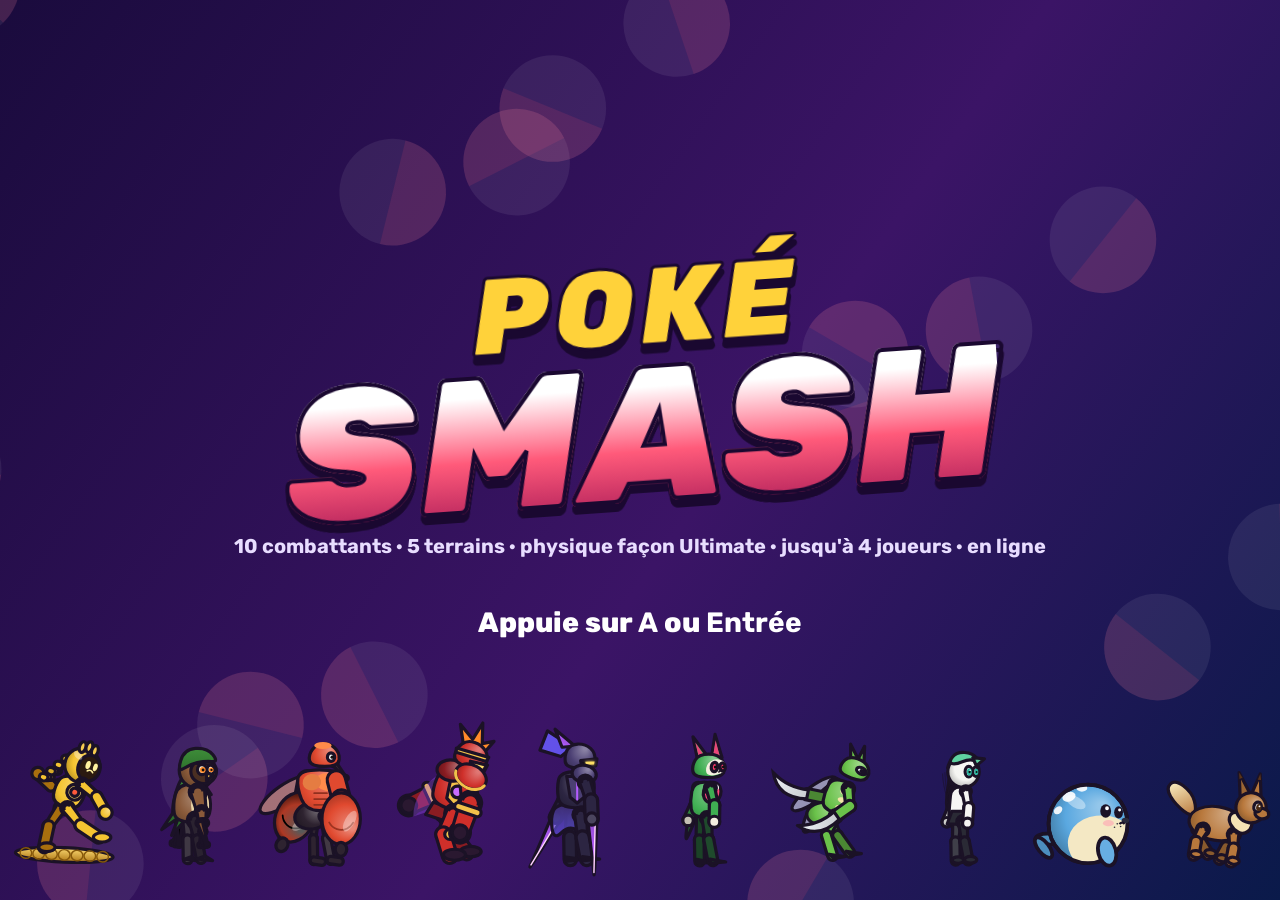
==== Poke-Smash/index.html @ 15247184 "Add files via upload" ====
<!doctype html>
<html lang="fr">
<head>
  <meta charset="utf-8">
  <meta name="viewport" content="width=device-width,initial-scale=1,viewport-fit=cover">
  <title>Poké Smash</title>
  <link rel="preconnect" href="https://fonts.googleapis.com">
  <link href="https://fonts.googleapis.com/css2?family=Rubik:ital,wght@0,500;0,700;0,800;0,900;1,800;1,900&display=swap" rel="stylesheet">
  <link rel="stylesheet" href="css/style.css">
</head>
<body>
  <canvas id="game"></canvas>
  <div id="ui"></div>
  <div id="toast"></div>

  <script src="js/util.js"></script>
  <script src="js/input.js"></script>
  <script src="js/audio.js"></script>
  <script src="js/anim.js"></script>
  <script src="js/sim/fighter.js"></script>
  <script src="js/sim/combat.js"></script>
  <script src="js/sim/moves.js"></script>
  <script src="js/sim/sim.js"></script>
  <script src="js/stages.js"></script>
  <script src="js/render/draw.js"></script>
  <script src="js/render/render.js"></script>
  <script src="js/portraits.js"></script>
  <script src="js/chars/gromago.js"></script>
  <script src="js/chars/archeduc.js"></script>
  <script src="js/chars/mouscoto.js"></script>
  <script src="js/chars/armarouge.js"></script>
  <script src="js/chars/malvalame.js"></script>
  <script src="js/chars/miascarade.js"></script>
  <script src="js/chars/insecateur.js"></script>
  <script src="js/chars/meloetta.js"></script>
  <script src="js/chars/obalie.js"></script>
  <script src="js/chars/evoli.js"></script>
  <script src="js/ai.js"></script>
  <script src="js/net.js"></script>
  <script src="js/ui.js"></script>
  <script src="js/main.js"></script>
</body>
</html>
---- Poke-Smash/css/style.css ----
:root {
  --bg: #0d0820;
  --panel: rgba(20, 12, 48, 0.86);
  --panel2: rgba(40, 24, 90, 0.9);
  --ink: #ffffff;
  --muted: #c9c2ea;
  --gold: #ffd23a;
  --radius: 16px;
  font-family: 'Rubik', system-ui, -apple-system, 'Segoe UI', sans-serif;
}
* { box-sizing: border-box; }
html, body { margin: 0; height: 100%; overflow: hidden; background: var(--bg); color: var(--ink); user-select: none; -webkit-user-select: none; }
#game { position: fixed; inset: 0; width: 100vw; height: 100vh; display: block; }
#ui { position: fixed; inset: 0; pointer-events: none; }
#ui > * { pointer-events: auto; }
#toast { position: fixed; left: 50%; bottom: 24px; transform: translateX(-50%); background: rgba(0,0,0,0.85); color: #fff; padding: 10px 18px; border-radius: 12px; font-weight: 700; opacity: 0; transition: opacity .25s; pointer-events: none; z-index: 50; max-width: 90vw; text-align: center; }
#toast.on { opacity: 1; }
button { font-family: inherit; }

.screen { position: absolute; inset: 0; display: flex; flex-direction: column; align-items: center; justify-content: center; gap: 18px; padding: 16px; overflow: auto; }
.screen-title { font-size: clamp(28px, 5vw, 56px); font-weight: 900; font-style: italic; margin: 0; text-shadow: 0 4px 0 #1a0830, 0 0 24px rgba(160,90,255,0.6); letter-spacing: 1px; }
.hint { color: var(--muted); font-size: 14px; text-align: center; opacity: 0.9; }

/* Logo */
.logo { display: flex; flex-direction: column; align-items: center; line-height: 0.85; transform: rotate(-4deg); filter: drop-shadow(0 8px 0 #1a0830); }
.logo-poke { font-size: clamp(40px, 9vw, 110px); font-weight: 900; font-style: italic; color: #ffd23a; -webkit-text-stroke: 3px #1a0830; letter-spacing: 4px; }
.logo-smash { font-size: clamp(60px, 15vw, 190px); font-weight: 900; font-style: italic; background: linear-gradient(180deg, #fff 20%, #ff5a7a 60%, #b0205a); -webkit-background-clip: text; background-clip: text; color: transparent; -webkit-text-stroke: 4px #1a0830; }
.logo.small { transform: rotate(-3deg) scale(0.55); margin-bottom: -40px; }
.title-screen .tagline { color: #e8ddff; font-weight: 700; font-size: clamp(13px, 1.8vw, 20px); text-align: center; }
.title-screen .press { margin-top: 30px; font-size: clamp(18px, 2.4vw, 28px); font-weight: 800; animation: blink 1.2s infinite; }
@keyframes blink { 50% { opacity: 0.35; } }

/* Menus */
.menu-list { display: flex; flex-direction: column; gap: 10px; width: min(560px, 92vw); }
.menu-item { display: flex; justify-content: space-between; align-items: center; gap: 12px; padding: 14px 20px; background: var(--panel); border: 3px solid rgba(255,255,255,0.18); border-radius: 14px; color: #fff; font-size: 20px; font-weight: 800; cursor: pointer; transform: skewX(-6deg); transition: transform .08s, background .08s, border-color .08s; text-align: left; }
.menu-item .mi-t { transform: skewX(6deg); }
.menu-item .mi-s { transform: skewX(6deg); font-size: 13px; font-weight: 600; color: var(--muted); text-align: right; }
.menu-item.sel { background: linear-gradient(90deg, #ff4a6a, #b03aff); border-color: #fff; transform: skewX(-6deg) scale(1.04); }
.menu-item.sel .mi-s { color: #fff; }
.menu-item.big { justify-content: center; font-size: 24px; min-width: 240px; }
.pad-menu .menu-item { padding: 9px 18px; font-size: 18px; }
.pad-test { min-height: 44px; width: min(560px, 92vw); background: var(--panel); border-radius: 12px; padding: 10px 16px; font-weight: 700; text-align: center; color: #efe9ff; }
.pad-test b { color: var(--gold); }
.pads { position: absolute; bottom: 14px; left: 0; right: 0; text-align: center; color: #d8ceff; font-size: 13px; font-weight: 600; }

/* Commandes */
.controls-screen { justify-content: flex-start; padding-top: 30px; }
.ctl-grid { display: grid; grid-template-columns: repeat(auto-fit, minmax(300px, 1fr)); gap: 16px; width: min(1200px, 96vw); }
.ctl-card { background: var(--panel); border-radius: var(--radius); padding: 14px 18px; border: 2px solid rgba(255,255,255,0.12); }
.ctl-card h2 { margin: 0 0 10px; font-size: 18px; }
.ctl-card table { width: 100%; border-collapse: collapse; font-size: 14px; }
.ctl-card td { padding: 5px 4px; border-bottom: 1px solid rgba(255,255,255,0.08); vertical-align: top; }
.ctl-card td:first-child { font-weight: 800; color: var(--gold); white-space: nowrap; padding-right: 12px; }
.ctl-card ul { margin: 0; padding-left: 18px; font-size: 14px; line-height: 1.6; }

/* Sélection des persos */
.css-screen { justify-content: flex-start; gap: 10px; padding: 12px 16px 8px; }
.css-top { display: flex; justify-content: space-between; align-items: center; width: min(1400px, 98vw); }
.css-title { font-size: clamp(20px, 3vw, 34px); font-weight: 900; font-style: italic; text-shadow: 0 3px 0 #1a0830; }
.css-rules { background: var(--panel); padding: 6px 14px; border-radius: 10px; font-weight: 800; color: var(--gold); }
.css-grid { display: grid; grid-template-columns: repeat(5, 1fr); gap: 10px; width: min(1100px, 96vw); }
.char-card { position: relative; aspect-ratio: 1.25; border-radius: 12px; overflow: hidden; background: radial-gradient(circle at 50% 35%, color-mix(in srgb, var(--cc) 70%, white 10%), color-mix(in srgb, var(--cc) 35%, #120828) 70%); border: 3px solid rgba(255,255,255,0.2); cursor: pointer; transition: transform .08s; }
.char-card img { position: absolute; inset: 4% 8% 18%; width: 84%; height: 78%; object-fit: contain; filter: drop-shadow(0 4px 0 rgba(0,0,0,0.35)); }
.char-card .char-name { position: absolute; left: 0; right: 0; bottom: 0; padding: 4px 6px; background: rgba(10,4,30,0.8); font-weight: 900; font-size: clamp(11px, 1.3vw, 16px); text-align: center; text-transform: uppercase; letter-spacing: .5px; }
.char-card .char-random, .char-card .char-fallback { position: absolute; inset: 0 0 20%; display: grid; place-items: center; font-size: 64px; font-weight: 900; color: #fff; text-shadow: 0 4px 0 #1a0830; }
.char-card.hl { border-color: var(--hl); transform: scale(1.05); box-shadow: 0 0 0 3px var(--hl), 0 0 18px var(--hl); z-index: 2; }
.char-tokens { position: absolute; top: 4px; left: 4px; display: flex; gap: 3px; flex-wrap: wrap; }
.tok { font-size: 11px; font-weight: 900; padding: 2px 6px; border-radius: 8px; border: 2px solid #fff; color: #fff; text-shadow: 0 1px 0 #000; }
.css-desc { width: min(1100px, 96vw); min-height: 38px; background: var(--panel); border-radius: 10px; padding: 8px 14px; font-size: 14px; color: #efe9ff; }
.css-desc b { color: var(--gold); }
.css-panels { display: grid; grid-template-columns: repeat(4, 1fr); gap: 10px; width: min(1100px, 96vw); flex: 1; min-height: 150px; max-height: 250px; }
.panel { position: relative; border-radius: 14px; background: linear-gradient(160deg, color-mix(in srgb, var(--pc) 80%, black 5%), color-mix(in srgb, var(--pc) 30%, #0a0420)); border: 3px solid rgba(255,255,255,0.35); overflow: hidden; display: flex; flex-direction: column; }
.panel.empty { background: rgba(20,12,48,0.6); border-style: dashed; }
.panel.ready { border-color: #fff; box-shadow: 0 0 16px var(--pc); }
.panel-cv { width: 100%; flex: 1; min-height: 0; object-fit: contain; }
.panel-info { padding: 4px 10px 8px; background: rgba(0,0,0,0.35); }
.panel-name { font-weight: 900; font-size: 17px; text-transform: uppercase; font-style: italic; }
.panel-sub { font-size: 12px; font-weight: 600; color: #f3eeff; }
.panel-join { position: absolute; inset: 0; display: none; flex-direction: column; align-items: center; justify-content: center; gap: 10px; text-align: center; font-weight: 700; color: var(--muted); font-size: 14px; }
.panel.empty .panel-join { display: flex; }
.panel.empty .panel-info, .panel.empty .panel-cv { display: none; }
.btn-cpu, .panel-cpu button { background: rgba(255,255,255,0.15); border: 2px solid rgba(255,255,255,0.4); color: #fff; font-weight: 800; border-radius: 8px; padding: 4px 10px; cursor: pointer; }
.btn-cpu:hover, .panel-cpu button:hover { background: rgba(255,255,255,0.3); }
.panel-cpu { position: absolute; top: 6px; right: 6px; display: none; gap: 4px; align-items: center; font-weight: 900; font-size: 13px; }
.panel.cpu .panel-cpu { display: flex; }
.css-foot { display: flex; gap: 16px; flex-wrap: wrap; justify-content: center; font-size: 13px; color: var(--muted); }
.css-foot b { color: #fff; background: rgba(255,255,255,0.15); padding: 1px 6px; border-radius: 6px; }
.css-go { position: absolute; left: 0; right: 0; top: 46%; text-align: center; font-size: clamp(24px, 4vw, 48px); font-weight: 900; font-style: italic; background: linear-gradient(90deg, transparent, rgba(255,74,106,0.95), rgba(176,58,255,0.95), transparent); padding: 10px; transform: skewY(-3deg) scaleY(0); opacity: 0; transition: transform .15s, opacity .15s; pointer-events: none; text-shadow: 0 3px 0 #1a0830; }
.css-go.on { transform: skewY(-3deg) scaleY(1); opacity: 1; }

/* Stages */
.stage-grid { display: grid; grid-template-columns: repeat(3, 1fr); gap: 14px; width: min(1000px, 96vw); }
.stage-card { border-radius: 14px; overflow: hidden; border: 4px solid rgba(255,255,255,0.2); cursor: pointer; background: #120828; transition: transform .08s; }
.stage-card canvas { display: block; width: 100%; aspect-ratio: 16/9; }
.stage-card .stage-name { padding: 8px 12px; font-weight: 900; font-size: 18px; display: flex; flex-direction: column; }
.stage-card .stage-name small { font-weight: 600; font-size: 12px; color: var(--muted); }
.stage-card.sel { border-color: var(--gold); transform: scale(1.04); box-shadow: 0 0 22px rgba(255,210,58,0.6); }

/* Résultats */
.results-screen { background: rgba(8, 4, 24, 0.55); }
.res-win { display: flex; align-items: center; gap: 20px; background: linear-gradient(90deg, var(--wc), transparent); padding: 14px 40px 14px 14px; border-radius: 20px; }
.res-win img { width: clamp(120px, 18vw, 220px); height: clamp(120px, 18vw, 220px); object-fit: contain; filter: drop-shadow(0 6px 0 rgba(0,0,0,0.4)); }
.res-label { font-weight: 900; letter-spacing: 3px; color: var(--gold); }
.res-name { font-size: clamp(32px, 6vw, 72px); font-weight: 900; font-style: italic; text-shadow: 0 4px 0 #1a0830; }
.res-who { font-weight: 800; }
.res-table { width: min(900px, 96vw); background: var(--panel); border-radius: 14px; overflow: hidden; }
.res-row { display: grid; grid-template-columns: 50px 2fr 1fr 1.3fr 1.5fr 1.5fr; padding: 10px 16px; border-left: 8px solid var(--rc, transparent); font-weight: 700; align-items: center; }
.res-row.head { background: rgba(255,255,255,0.08); font-size: 12px; color: var(--muted); border-left-color: transparent; }
.res-row small { color: var(--muted); font-weight: 600; }

/* En ligne */
.join-screen .code-input { font-size: 56px; font-weight: 900; letter-spacing: 16px; text-align: center; width: min(420px, 90vw); padding: 12px; border-radius: 16px; border: 4px solid rgba(255,255,255,0.35); background: rgba(10,4,30,0.8); color: #fff; font-family: inherit; text-transform: uppercase; }
.net-head { display: flex; gap: 16px; align-items: center; width: min(1100px, 96vw); background: var(--panel); border-radius: 14px; padding: 10px 14px; }
.net-code { font-size: 34px; font-weight: 900; letter-spacing: 8px; color: var(--gold); }
.net-qr { width: 92px; height: 92px; background: #fff; border-radius: 8px; padding: 4px; flex: none; }
.net-qr img, .net-qr canvas { width: 100% !important; height: 100% !important; }
.net-info { flex: 1; display: flex; flex-direction: column; gap: 6px; font-size: 13px; }
.net-link { font-family: ui-monospace, monospace; background: rgba(0,0,0,0.35); padding: 4px 8px; border-radius: 6px; word-break: break-all; }
.net-peers { color: var(--muted); }
.net-btn { background: linear-gradient(90deg, #ff4a6a, #b03aff); border: none; color: #fff; font-weight: 800; padding: 8px 14px; border-radius: 10px; cursor: pointer; }

@media (max-width: 760px) {
  .css-grid { grid-template-columns: repeat(3, 1fr); }
  .css-panels { grid-template-columns: repeat(2, 1fr); max-height: none; }
  .stage-grid { grid-template-columns: repeat(2, 1fr); }
  .res-row { grid-template-columns: 30px 2fr 1fr 1fr; }
  .res-row span:nth-child(5), .res-row span:nth-child(6) { display: none; }
}
.net-tip { background: rgba(255, 210, 58, 0.14); border: 1px solid rgba(255, 210, 58, 0.5); border-radius: 8px; padding: 6px 10px; line-height: 1.4; }
.net-tip b { color: var(--gold); }
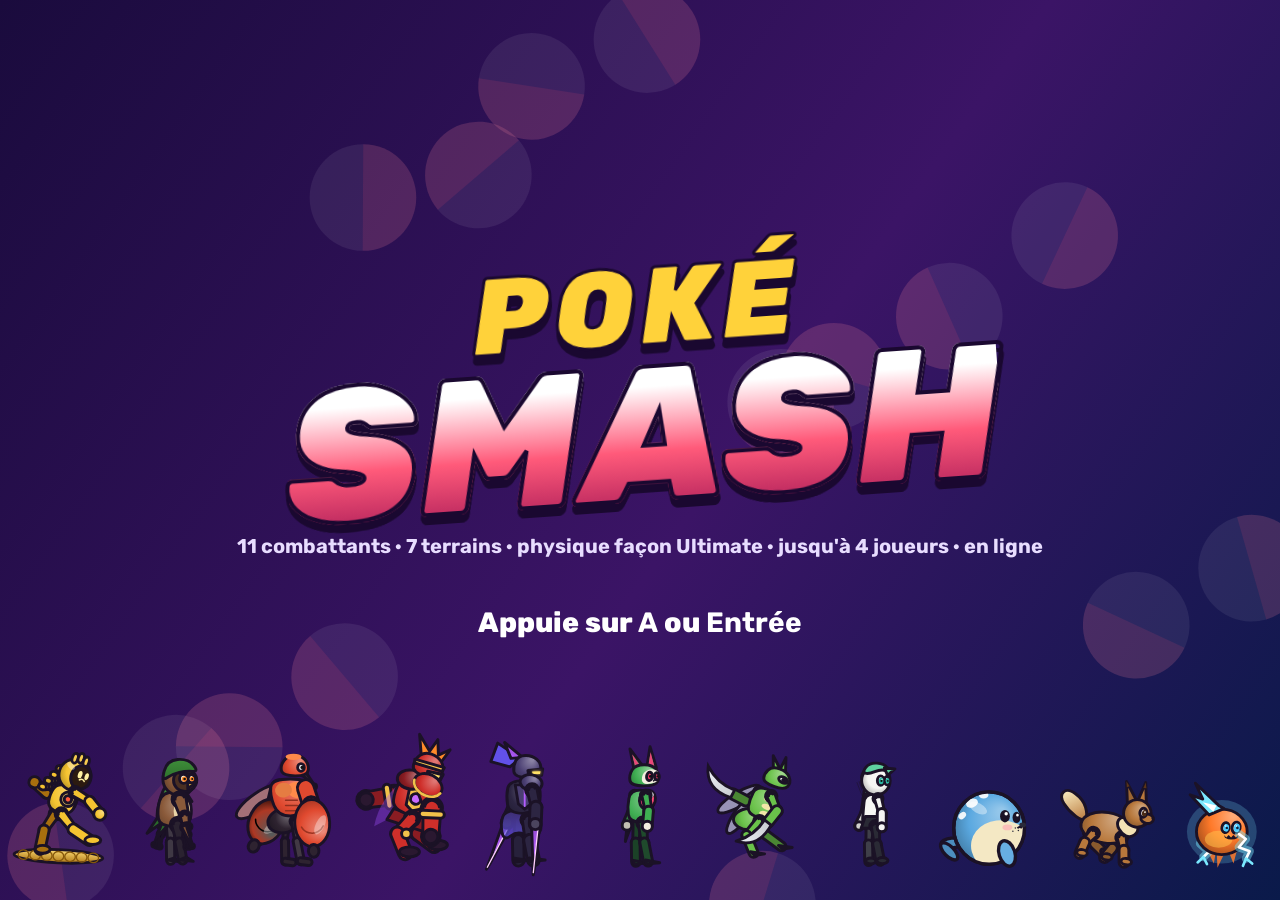
==== commit ea5f43d9: "Add files via upload" ====
--- a/Poke-Smash/index.html
+++ b/Poke-Smash/index.html
@@ -15,6 +15,7 @@
 
   <script src="js/util.js"></script>
   <script src="js/input.js"></script>
+  <script src="musique/musiques.js"></script>
   <script src="js/audio.js"></script>
   <script src="js/anim.js"></script>
   <script src="js/sim/fighter.js"></script>
@@ -22,6 +23,7 @@
   <script src="js/sim/moves.js"></script>
   <script src="js/sim/sim.js"></script>
   <script src="js/stages.js"></script>
+  <script src="js/stages-pokemon.js"></script>
   <script src="js/render/draw.js"></script>
   <script src="js/render/render.js"></script>
   <script src="js/portraits.js"></script>
@@ -35,8 +37,10 @@
   <script src="js/chars/meloetta.js"></script>
   <script src="js/chars/obalie.js"></script>
   <script src="js/chars/evoli.js"></script>
+  <script src="js/chars/motisma.js"></script>
   <script src="js/ai.js"></script>
   <script src="js/net.js"></script>
+  <script src="js/replay.js"></script>
   <script src="js/ui.js"></script>
   <script src="js/main.js"></script>
 </body>
--- a/Poke-Smash/css/style.css
+++ b/Poke-Smash/css/style.css
@@ -1,130 +1,132 @@
-:root {
-  --bg: #0d0820;
-  --panel: rgba(20, 12, 48, 0.86);
-  --panel2: rgba(40, 24, 90, 0.9);
-  --ink: #ffffff;
-  --muted: #c9c2ea;
-  --gold: #ffd23a;
-  --radius: 16px;
-  font-family: 'Rubik', system-ui, -apple-system, 'Segoe UI', sans-serif;
-}
-* { box-sizing: border-box; }
-html, body { margin: 0; height: 100%; overflow: hidden; background: var(--bg); color: var(--ink); user-select: none; -webkit-user-select: none; }
-#game { position: fixed; inset: 0; width: 100vw; height: 100vh; display: block; }
-#ui { position: fixed; inset: 0; pointer-events: none; }
-#ui > * { pointer-events: auto; }
-#toast { position: fixed; left: 50%; bottom: 24px; transform: translateX(-50%); background: rgba(0,0,0,0.85); color: #fff; padding: 10px 18px; border-radius: 12px; font-weight: 700; opacity: 0; transition: opacity .25s; pointer-events: none; z-index: 50; max-width: 90vw; text-align: center; }
-#toast.on { opacity: 1; }
-button { font-family: inherit; }
-
-.screen { position: absolute; inset: 0; display: flex; flex-direction: column; align-items: center; justify-content: center; gap: 18px; padding: 16px; overflow: auto; }
-.screen-title { font-size: clamp(28px, 5vw, 56px); font-weight: 900; font-style: italic; margin: 0; text-shadow: 0 4px 0 #1a0830, 0 0 24px rgba(160,90,255,0.6); letter-spacing: 1px; }
-.hint { color: var(--muted); font-size: 14px; text-align: center; opacity: 0.9; }
-
-/* Logo */
-.logo { display: flex; flex-direction: column; align-items: center; line-height: 0.85; transform: rotate(-4deg); filter: drop-shadow(0 8px 0 #1a0830); }
-.logo-poke { font-size: clamp(40px, 9vw, 110px); font-weight: 900; font-style: italic; color: #ffd23a; -webkit-text-stroke: 3px #1a0830; letter-spacing: 4px; }
-.logo-smash { font-size: clamp(60px, 15vw, 190px); font-weight: 900; font-style: italic; background: linear-gradient(180deg, #fff 20%, #ff5a7a 60%, #b0205a); -webkit-background-clip: text; background-clip: text; color: transparent; -webkit-text-stroke: 4px #1a0830; }
-.logo.small { transform: rotate(-3deg) scale(0.55); margin-bottom: -40px; }
-.title-screen .tagline { color: #e8ddff; font-weight: 700; font-size: clamp(13px, 1.8vw, 20px); text-align: center; }
-.title-screen .press { margin-top: 30px; font-size: clamp(18px, 2.4vw, 28px); font-weight: 800; animation: blink 1.2s infinite; }
-@keyframes blink { 50% { opacity: 0.35; } }
-
-/* Menus */
-.menu-list { display: flex; flex-direction: column; gap: 10px; width: min(560px, 92vw); }
-.menu-item { display: flex; justify-content: space-between; align-items: center; gap: 12px; padding: 14px 20px; background: var(--panel); border: 3px solid rgba(255,255,255,0.18); border-radius: 14px; color: #fff; font-size: 20px; font-weight: 800; cursor: pointer; transform: skewX(-6deg); transition: transform .08s, background .08s, border-color .08s; text-align: left; }
-.menu-item .mi-t { transform: skewX(6deg); }
-.menu-item .mi-s { transform: skewX(6deg); font-size: 13px; font-weight: 600; color: var(--muted); text-align: right; }
-.menu-item.sel { background: linear-gradient(90deg, #ff4a6a, #b03aff); border-color: #fff; transform: skewX(-6deg) scale(1.04); }
-.menu-item.sel .mi-s { color: #fff; }
-.menu-item.big { justify-content: center; font-size: 24px; min-width: 240px; }
-.pad-menu .menu-item { padding: 9px 18px; font-size: 18px; }
-.pad-test { min-height: 44px; width: min(560px, 92vw); background: var(--panel); border-radius: 12px; padding: 10px 16px; font-weight: 700; text-align: center; color: #efe9ff; }
-.pad-test b { color: var(--gold); }
-.pads { position: absolute; bottom: 14px; left: 0; right: 0; text-align: center; color: #d8ceff; font-size: 13px; font-weight: 600; }
-
-/* Commandes */
-.controls-screen { justify-content: flex-start; padding-top: 30px; }
-.ctl-grid { display: grid; grid-template-columns: repeat(auto-fit, minmax(300px, 1fr)); gap: 16px; width: min(1200px, 96vw); }
-.ctl-card { background: var(--panel); border-radius: var(--radius); padding: 14px 18px; border: 2px solid rgba(255,255,255,0.12); }
-.ctl-card h2 { margin: 0 0 10px; font-size: 18px; }
-.ctl-card table { width: 100%; border-collapse: collapse; font-size: 14px; }
-.ctl-card td { padding: 5px 4px; border-bottom: 1px solid rgba(255,255,255,0.08); vertical-align: top; }
-.ctl-card td:first-child { font-weight: 800; color: var(--gold); white-space: nowrap; padding-right: 12px; }
-.ctl-card ul { margin: 0; padding-left: 18px; font-size: 14px; line-height: 1.6; }
-
-/* Sélection des persos */
-.css-screen { justify-content: flex-start; gap: 10px; padding: 12px 16px 8px; }
-.css-top { display: flex; justify-content: space-between; align-items: center; width: min(1400px, 98vw); }
-.css-title { font-size: clamp(20px, 3vw, 34px); font-weight: 900; font-style: italic; text-shadow: 0 3px 0 #1a0830; }
-.css-rules { background: var(--panel); padding: 6px 14px; border-radius: 10px; font-weight: 800; color: var(--gold); }
-.css-grid { display: grid; grid-template-columns: repeat(5, 1fr); gap: 10px; width: min(1100px, 96vw); }
-.char-card { position: relative; aspect-ratio: 1.25; border-radius: 12px; overflow: hidden; background: radial-gradient(circle at 50% 35%, color-mix(in srgb, var(--cc) 70%, white 10%), color-mix(in srgb, var(--cc) 35%, #120828) 70%); border: 3px solid rgba(255,255,255,0.2); cursor: pointer; transition: transform .08s; }
-.char-card img { position: absolute; inset: 4% 8% 18%; width: 84%; height: 78%; object-fit: contain; filter: drop-shadow(0 4px 0 rgba(0,0,0,0.35)); }
-.char-card .char-name { position: absolute; left: 0; right: 0; bottom: 0; padding: 4px 6px; background: rgba(10,4,30,0.8); font-weight: 900; font-size: clamp(11px, 1.3vw, 16px); text-align: center; text-transform: uppercase; letter-spacing: .5px; }
-.char-card .char-random, .char-card .char-fallback { position: absolute; inset: 0 0 20%; display: grid; place-items: center; font-size: 64px; font-weight: 900; color: #fff; text-shadow: 0 4px 0 #1a0830; }
-.char-card.hl { border-color: var(--hl); transform: scale(1.05); box-shadow: 0 0 0 3px var(--hl), 0 0 18px var(--hl); z-index: 2; }
-.char-tokens { position: absolute; top: 4px; left: 4px; display: flex; gap: 3px; flex-wrap: wrap; }
-.tok { font-size: 11px; font-weight: 900; padding: 2px 6px; border-radius: 8px; border: 2px solid #fff; color: #fff; text-shadow: 0 1px 0 #000; }
-.css-desc { width: min(1100px, 96vw); min-height: 38px; background: var(--panel); border-radius: 10px; padding: 8px 14px; font-size: 14px; color: #efe9ff; }
-.css-desc b { color: var(--gold); }
-.css-panels { display: grid; grid-template-columns: repeat(4, 1fr); gap: 10px; width: min(1100px, 96vw); flex: 1; min-height: 150px; max-height: 250px; }
-.panel { position: relative; border-radius: 14px; background: linear-gradient(160deg, color-mix(in srgb, var(--pc) 80%, black 5%), color-mix(in srgb, var(--pc) 30%, #0a0420)); border: 3px solid rgba(255,255,255,0.35); overflow: hidden; display: flex; flex-direction: column; }
-.panel.empty { background: rgba(20,12,48,0.6); border-style: dashed; }
-.panel.ready { border-color: #fff; box-shadow: 0 0 16px var(--pc); }
-.panel-cv { width: 100%; flex: 1; min-height: 0; object-fit: contain; }
-.panel-info { padding: 4px 10px 8px; background: rgba(0,0,0,0.35); }
-.panel-name { font-weight: 900; font-size: 17px; text-transform: uppercase; font-style: italic; }
-.panel-sub { font-size: 12px; font-weight: 600; color: #f3eeff; }
-.panel-join { position: absolute; inset: 0; display: none; flex-direction: column; align-items: center; justify-content: center; gap: 10px; text-align: center; font-weight: 700; color: var(--muted); font-size: 14px; }
-.panel.empty .panel-join { display: flex; }
-.panel.empty .panel-info, .panel.empty .panel-cv { display: none; }
-.btn-cpu, .panel-cpu button { background: rgba(255,255,255,0.15); border: 2px solid rgba(255,255,255,0.4); color: #fff; font-weight: 800; border-radius: 8px; padding: 4px 10px; cursor: pointer; }
-.btn-cpu:hover, .panel-cpu button:hover { background: rgba(255,255,255,0.3); }
-.panel-cpu { position: absolute; top: 6px; right: 6px; display: none; gap: 4px; align-items: center; font-weight: 900; font-size: 13px; }
-.panel.cpu .panel-cpu { display: flex; }
-.css-foot { display: flex; gap: 16px; flex-wrap: wrap; justify-content: center; font-size: 13px; color: var(--muted); }
-.css-foot b { color: #fff; background: rgba(255,255,255,0.15); padding: 1px 6px; border-radius: 6px; }
-.css-go { position: absolute; left: 0; right: 0; top: 46%; text-align: center; font-size: clamp(24px, 4vw, 48px); font-weight: 900; font-style: italic; background: linear-gradient(90deg, transparent, rgba(255,74,106,0.95), rgba(176,58,255,0.95), transparent); padding: 10px; transform: skewY(-3deg) scaleY(0); opacity: 0; transition: transform .15s, opacity .15s; pointer-events: none; text-shadow: 0 3px 0 #1a0830; }
-.css-go.on { transform: skewY(-3deg) scaleY(1); opacity: 1; }
-
-/* Stages */
-.stage-grid { display: grid; grid-template-columns: repeat(3, 1fr); gap: 14px; width: min(1000px, 96vw); }
-.stage-card { border-radius: 14px; overflow: hidden; border: 4px solid rgba(255,255,255,0.2); cursor: pointer; background: #120828; transition: transform .08s; }
-.stage-card canvas { display: block; width: 100%; aspect-ratio: 16/9; }
-.stage-card .stage-name { padding: 8px 12px; font-weight: 900; font-size: 18px; display: flex; flex-direction: column; }
-.stage-card .stage-name small { font-weight: 600; font-size: 12px; color: var(--muted); }
-.stage-card.sel { border-color: var(--gold); transform: scale(1.04); box-shadow: 0 0 22px rgba(255,210,58,0.6); }
-
-/* Résultats */
-.results-screen { background: rgba(8, 4, 24, 0.55); }
-.res-win { display: flex; align-items: center; gap: 20px; background: linear-gradient(90deg, var(--wc), transparent); padding: 14px 40px 14px 14px; border-radius: 20px; }
-.res-win img { width: clamp(120px, 18vw, 220px); height: clamp(120px, 18vw, 220px); object-fit: contain; filter: drop-shadow(0 6px 0 rgba(0,0,0,0.4)); }
-.res-label { font-weight: 900; letter-spacing: 3px; color: var(--gold); }
-.res-name { font-size: clamp(32px, 6vw, 72px); font-weight: 900; font-style: italic; text-shadow: 0 4px 0 #1a0830; }
-.res-who { font-weight: 800; }
-.res-table { width: min(900px, 96vw); background: var(--panel); border-radius: 14px; overflow: hidden; }
-.res-row { display: grid; grid-template-columns: 50px 2fr 1fr 1.3fr 1.5fr 1.5fr; padding: 10px 16px; border-left: 8px solid var(--rc, transparent); font-weight: 700; align-items: center; }
-.res-row.head { background: rgba(255,255,255,0.08); font-size: 12px; color: var(--muted); border-left-color: transparent; }
-.res-row small { color: var(--muted); font-weight: 600; }
-
-/* En ligne */
-.join-screen .code-input { font-size: 56px; font-weight: 900; letter-spacing: 16px; text-align: center; width: min(420px, 90vw); padding: 12px; border-radius: 16px; border: 4px solid rgba(255,255,255,0.35); background: rgba(10,4,30,0.8); color: #fff; font-family: inherit; text-transform: uppercase; }
-.net-head { display: flex; gap: 16px; align-items: center; width: min(1100px, 96vw); background: var(--panel); border-radius: 14px; padding: 10px 14px; }
-.net-code { font-size: 34px; font-weight: 900; letter-spacing: 8px; color: var(--gold); }
-.net-qr { width: 92px; height: 92px; background: #fff; border-radius: 8px; padding: 4px; flex: none; }
-.net-qr img, .net-qr canvas { width: 100% !important; height: 100% !important; }
-.net-info { flex: 1; display: flex; flex-direction: column; gap: 6px; font-size: 13px; }
-.net-link { font-family: ui-monospace, monospace; background: rgba(0,0,0,0.35); padding: 4px 8px; border-radius: 6px; word-break: break-all; }
-.net-peers { color: var(--muted); }
-.net-btn { background: linear-gradient(90deg, #ff4a6a, #b03aff); border: none; color: #fff; font-weight: 800; padding: 8px 14px; border-radius: 10px; cursor: pointer; }
-
-@media (max-width: 760px) {
-  .css-grid { grid-template-columns: repeat(3, 1fr); }
-  .css-panels { grid-template-columns: repeat(2, 1fr); max-height: none; }
-  .stage-grid { grid-template-columns: repeat(2, 1fr); }
-  .res-row { grid-template-columns: 30px 2fr 1fr 1fr; }
-  .res-row span:nth-child(5), .res-row span:nth-child(6) { display: none; }
-}
-.net-tip { background: rgba(255, 210, 58, 0.14); border: 1px solid rgba(255, 210, 58, 0.5); border-radius: 8px; padding: 6px 10px; line-height: 1.4; }
-.net-tip b { color: var(--gold); }
+:root {
+  --bg: #0d0820;
+  --panel: rgba(20, 12, 48, 0.86);
+  --panel2: rgba(40, 24, 90, 0.9);
+  --ink: #ffffff;
+  --muted: #c9c2ea;
+  --gold: #ffd23a;
+  --radius: 16px;
+  font-family: 'Rubik', system-ui, -apple-system, 'Segoe UI', sans-serif;
+}
+* { box-sizing: border-box; }
+html, body { margin: 0; height: 100%; overflow: hidden; background: var(--bg); color: var(--ink); user-select: none; -webkit-user-select: none; }
+#game { position: fixed; inset: 0; width: 100vw; height: 100vh; display: block; }
+#ui { position: fixed; inset: 0; pointer-events: none; }
+#ui > * { pointer-events: auto; }
+#toast { position: fixed; left: 50%; bottom: 24px; transform: translateX(-50%); background: rgba(0,0,0,0.85); color: #fff; padding: 10px 18px; border-radius: 12px; font-weight: 700; opacity: 0; transition: opacity .25s; pointer-events: none; z-index: 50; max-width: 90vw; text-align: center; }
+#toast.on { opacity: 1; }
+button { font-family: inherit; }
+
+.screen { position: absolute; inset: 0; display: flex; flex-direction: column; align-items: center; justify-content: center; gap: 18px; padding: 16px; overflow: auto; }
+.screen-title { font-size: clamp(28px, 5vw, 56px); font-weight: 900; font-style: italic; margin: 0; text-shadow: 0 4px 0 #1a0830, 0 0 24px rgba(160,90,255,0.6); letter-spacing: 1px; }
+.hint { color: var(--muted); font-size: 14px; text-align: center; opacity: 0.9; }
+
+/* Logo */
+.logo { display: flex; flex-direction: column; align-items: center; line-height: 0.85; transform: rotate(-4deg); filter: drop-shadow(0 8px 0 #1a0830); }
+.logo-poke { font-size: clamp(40px, 9vw, 110px); font-weight: 900; font-style: italic; color: #ffd23a; -webkit-text-stroke: 3px #1a0830; letter-spacing: 4px; }
+.logo-smash { font-size: clamp(60px, 15vw, 190px); font-weight: 900; font-style: italic; background: linear-gradient(180deg, #fff 20%, #ff5a7a 60%, #b0205a); -webkit-background-clip: text; background-clip: text; color: transparent; -webkit-text-stroke: 4px #1a0830; }
+.logo.small { transform: rotate(-3deg) scale(0.55); margin-bottom: -40px; }
+.title-screen .tagline { color: #e8ddff; font-weight: 700; font-size: clamp(13px, 1.8vw, 20px); text-align: center; }
+.title-screen .press { margin-top: 30px; font-size: clamp(18px, 2.4vw, 28px); font-weight: 800; animation: blink 1.2s infinite; }
+@keyframes blink { 50% { opacity: 0.35; } }
+
+/* Menus */
+.menu-list { display: flex; flex-direction: column; gap: 10px; width: min(560px, 92vw); }
+.menu-item { display: flex; justify-content: space-between; align-items: center; gap: 12px; padding: 14px 20px; background: var(--panel); border: 3px solid rgba(255,255,255,0.18); border-radius: 14px; color: #fff; font-size: 20px; font-weight: 800; cursor: pointer; transform: skewX(-6deg); transition: transform .08s, background .08s, border-color .08s; text-align: left; }
+.menu-item .mi-t { transform: skewX(6deg); }
+.menu-item .mi-s { transform: skewX(6deg); font-size: 13px; font-weight: 600; color: var(--muted); text-align: right; }
+.menu-item.sel { background: linear-gradient(90deg, #ff4a6a, #b03aff); border-color: #fff; transform: skewX(-6deg) scale(1.04); }
+.menu-item.sel .mi-s { color: #fff; }
+.menu-item.big { justify-content: center; font-size: 24px; min-width: 240px; }
+.pad-menu .menu-item { padding: 9px 18px; font-size: 18px; }
+.replay-list { max-height: 62vh; overflow-y: auto; padding: 8px 14px; }
+.replay-list .menu-item { padding: 10px 18px; font-size: 18px; flex-shrink: 0; }
+.pad-test { min-height: 44px; width: min(560px, 92vw); background: var(--panel); border-radius: 12px; padding: 10px 16px; font-weight: 700; text-align: center; color: #efe9ff; }
+.pad-test b { color: var(--gold); }
+.pads { position: absolute; bottom: 14px; left: 0; right: 0; text-align: center; color: #d8ceff; font-size: 13px; font-weight: 600; }
+
+/* Commandes */
+.controls-screen { justify-content: flex-start; padding-top: 30px; }
+.ctl-grid { display: grid; grid-template-columns: repeat(auto-fit, minmax(300px, 1fr)); gap: 16px; width: min(1200px, 96vw); }
+.ctl-card { background: var(--panel); border-radius: var(--radius); padding: 14px 18px; border: 2px solid rgba(255,255,255,0.12); }
+.ctl-card h2 { margin: 0 0 10px; font-size: 18px; }
+.ctl-card table { width: 100%; border-collapse: collapse; font-size: 14px; }
+.ctl-card td { padding: 5px 4px; border-bottom: 1px solid rgba(255,255,255,0.08); vertical-align: top; }
+.ctl-card td:first-child { font-weight: 800; color: var(--gold); white-space: nowrap; padding-right: 12px; }
+.ctl-card ul { margin: 0; padding-left: 18px; font-size: 14px; line-height: 1.6; }
+
+/* Sélection des persos */
+.css-screen { justify-content: flex-start; gap: 10px; padding: 12px 16px 8px; }
+.css-top { display: flex; justify-content: space-between; align-items: center; width: min(1400px, 98vw); }
+.css-title { font-size: clamp(20px, 3vw, 34px); font-weight: 900; font-style: italic; text-shadow: 0 3px 0 #1a0830; }
+.css-rules { background: var(--panel); padding: 6px 14px; border-radius: 10px; font-weight: 800; color: var(--gold); }
+.css-grid { display: grid; grid-template-columns: repeat(5, 1fr); gap: 10px; width: min(1100px, 96vw); }
+.char-card { position: relative; aspect-ratio: 1.25; border-radius: 12px; overflow: hidden; background: radial-gradient(circle at 50% 35%, color-mix(in srgb, var(--cc) 70%, white 10%), color-mix(in srgb, var(--cc) 35%, #120828) 70%); border: 3px solid rgba(255,255,255,0.2); cursor: pointer; transition: transform .08s; }
+.char-card img { position: absolute; inset: 4% 8% 18%; width: 84%; height: 78%; object-fit: contain; filter: drop-shadow(0 4px 0 rgba(0,0,0,0.35)); }
+.char-card .char-name { position: absolute; left: 0; right: 0; bottom: 0; padding: 4px 6px; background: rgba(10,4,30,0.8); font-weight: 900; font-size: clamp(11px, 1.3vw, 16px); text-align: center; text-transform: uppercase; letter-spacing: .5px; }
+.char-card .char-random, .char-card .char-fallback { position: absolute; inset: 0 0 20%; display: grid; place-items: center; font-size: 64px; font-weight: 900; color: #fff; text-shadow: 0 4px 0 #1a0830; }
+.char-card.hl { border-color: var(--hl); transform: scale(1.05); box-shadow: 0 0 0 3px var(--hl), 0 0 18px var(--hl); z-index: 2; }
+.char-tokens { position: absolute; top: 4px; left: 4px; display: flex; gap: 3px; flex-wrap: wrap; }
+.tok { font-size: 11px; font-weight: 900; padding: 2px 6px; border-radius: 8px; border: 2px solid #fff; color: #fff; text-shadow: 0 1px 0 #000; }
+.css-desc { width: min(1100px, 96vw); min-height: 38px; background: var(--panel); border-radius: 10px; padding: 8px 14px; font-size: 14px; color: #efe9ff; }
+.css-desc b { color: var(--gold); }
+.css-panels { display: grid; grid-template-columns: repeat(4, 1fr); gap: 10px; width: min(1100px, 96vw); flex: 1; min-height: 150px; max-height: 250px; }
+.panel { position: relative; border-radius: 14px; background: linear-gradient(160deg, color-mix(in srgb, var(--pc) 80%, black 5%), color-mix(in srgb, var(--pc) 30%, #0a0420)); border: 3px solid rgba(255,255,255,0.35); overflow: hidden; display: flex; flex-direction: column; }
+.panel.empty { background: rgba(20,12,48,0.6); border-style: dashed; }
+.panel.ready { border-color: #fff; box-shadow: 0 0 16px var(--pc); }
+.panel-cv { width: 100%; flex: 1; min-height: 0; object-fit: contain; }
+.panel-info { padding: 4px 10px 8px; background: rgba(0,0,0,0.35); }
+.panel-name { font-weight: 900; font-size: 17px; text-transform: uppercase; font-style: italic; }
+.panel-sub { font-size: 12px; font-weight: 600; color: #f3eeff; }
+.panel-join { position: absolute; inset: 0; display: none; flex-direction: column; align-items: center; justify-content: center; gap: 10px; text-align: center; font-weight: 700; color: var(--muted); font-size: 14px; }
+.panel.empty .panel-join { display: flex; }
+.panel.empty .panel-info, .panel.empty .panel-cv { display: none; }
+.btn-cpu, .panel-cpu button { background: rgba(255,255,255,0.15); border: 2px solid rgba(255,255,255,0.4); color: #fff; font-weight: 800; border-radius: 8px; padding: 4px 10px; cursor: pointer; }
+.btn-cpu:hover, .panel-cpu button:hover { background: rgba(255,255,255,0.3); }
+.panel-cpu { position: absolute; top: 6px; right: 6px; display: none; gap: 4px; align-items: center; font-weight: 900; font-size: 13px; }
+.panel.cpu .panel-cpu { display: flex; }
+.css-foot { display: flex; gap: 16px; flex-wrap: wrap; justify-content: center; font-size: 13px; color: var(--muted); }
+.css-foot b { color: #fff; background: rgba(255,255,255,0.15); padding: 1px 6px; border-radius: 6px; }
+.css-go { position: absolute; left: 0; right: 0; top: 46%; text-align: center; font-size: clamp(24px, 4vw, 48px); font-weight: 900; font-style: italic; background: linear-gradient(90deg, transparent, rgba(255,74,106,0.95), rgba(176,58,255,0.95), transparent); padding: 10px; transform: skewY(-3deg) scaleY(0); opacity: 0; transition: transform .15s, opacity .15s; pointer-events: none; text-shadow: 0 3px 0 #1a0830; }
+.css-go.on { transform: skewY(-3deg) scaleY(1); opacity: 1; }
+
+/* Stages */
+.stage-grid { display: grid; grid-template-columns: repeat(4, 1fr); gap: 12px; width: min(1100px, 96vw); }
+.stage-card { border-radius: 14px; overflow: hidden; border: 4px solid rgba(255,255,255,0.2); cursor: pointer; background: #120828; transition: transform .08s; }
+.stage-card canvas { display: block; width: 100%; aspect-ratio: 16/9; }
+.stage-card .stage-name { padding: 8px 12px; font-weight: 900; font-size: 18px; display: flex; flex-direction: column; }
+.stage-card .stage-name small { font-weight: 600; font-size: 12px; color: var(--muted); }
+.stage-card.sel { border-color: var(--gold); transform: scale(1.04); box-shadow: 0 0 22px rgba(255,210,58,0.6); }
+
+/* Résultats */
+.results-screen { background: rgba(8, 4, 24, 0.55); }
+.res-win { display: flex; align-items: center; gap: 20px; background: linear-gradient(90deg, var(--wc), transparent); padding: 14px 40px 14px 14px; border-radius: 20px; }
+.res-win img { width: clamp(120px, 18vw, 220px); height: clamp(120px, 18vw, 220px); object-fit: contain; filter: drop-shadow(0 6px 0 rgba(0,0,0,0.4)); }
+.res-label { font-weight: 900; letter-spacing: 3px; color: var(--gold); }
+.res-name { font-size: clamp(32px, 6vw, 72px); font-weight: 900; font-style: italic; text-shadow: 0 4px 0 #1a0830; }
+.res-who { font-weight: 800; }
+.res-table { width: min(900px, 96vw); background: var(--panel); border-radius: 14px; overflow: hidden; }
+.res-row { display: grid; grid-template-columns: 50px 2fr 1fr 1.3fr 1.5fr 1.5fr; padding: 10px 16px; border-left: 8px solid var(--rc, transparent); font-weight: 700; align-items: center; }
+.res-row.head { background: rgba(255,255,255,0.08); font-size: 12px; color: var(--muted); border-left-color: transparent; }
+.res-row small { color: var(--muted); font-weight: 600; }
+
+/* En ligne */
+.join-screen .code-input { font-size: 56px; font-weight: 900; letter-spacing: 16px; text-align: center; width: min(420px, 90vw); padding: 12px; border-radius: 16px; border: 4px solid rgba(255,255,255,0.35); background: rgba(10,4,30,0.8); color: #fff; font-family: inherit; text-transform: uppercase; }
+.net-head { display: flex; gap: 16px; align-items: center; width: min(1100px, 96vw); background: var(--panel); border-radius: 14px; padding: 10px 14px; }
+.net-code { font-size: 34px; font-weight: 900; letter-spacing: 8px; color: var(--gold); }
+.net-qr { width: 92px; height: 92px; background: #fff; border-radius: 8px; padding: 4px; flex: none; }
+.net-qr img, .net-qr canvas { width: 100% !important; height: 100% !important; }
+.net-info { flex: 1; display: flex; flex-direction: column; gap: 6px; font-size: 13px; }
+.net-link { font-family: ui-monospace, monospace; background: rgba(0,0,0,0.35); padding: 4px 8px; border-radius: 6px; word-break: break-all; }
+.net-peers { color: var(--muted); }
+.net-btn { background: linear-gradient(90deg, #ff4a6a, #b03aff); border: none; color: #fff; font-weight: 800; padding: 8px 14px; border-radius: 10px; cursor: pointer; }
+
+@media (max-width: 760px) {
+  .css-grid { grid-template-columns: repeat(3, 1fr); }
+  .css-panels { grid-template-columns: repeat(2, 1fr); max-height: none; }
+  .stage-grid { grid-template-columns: repeat(2, 1fr); }
+  .res-row { grid-template-columns: 30px 2fr 1fr 1fr; }
+  .res-row span:nth-child(5), .res-row span:nth-child(6) { display: none; }
+}
+.net-tip { background: rgba(255, 210, 58, 0.14); border: 1px solid rgba(255, 210, 58, 0.5); border-radius: 8px; padding: 6px 10px; line-height: 1.4; }
+.net-tip b { color: var(--gold); }
